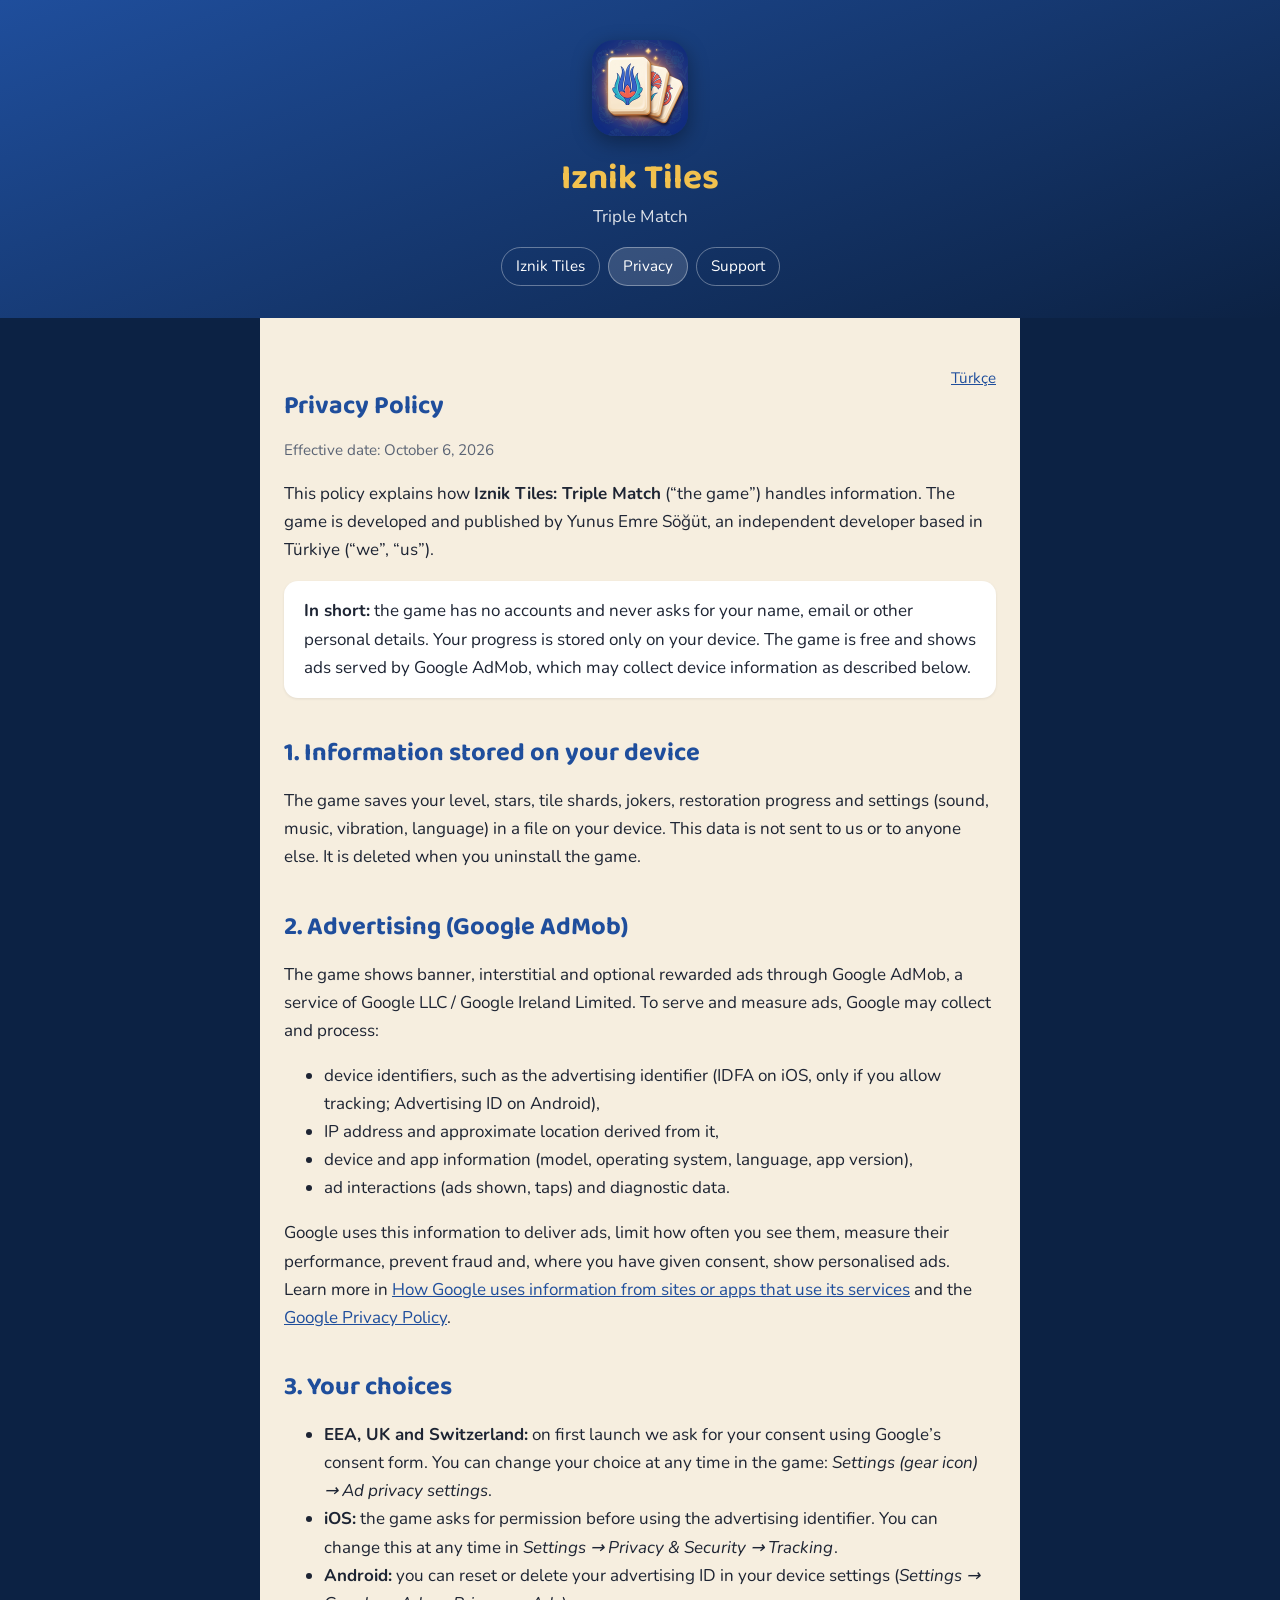
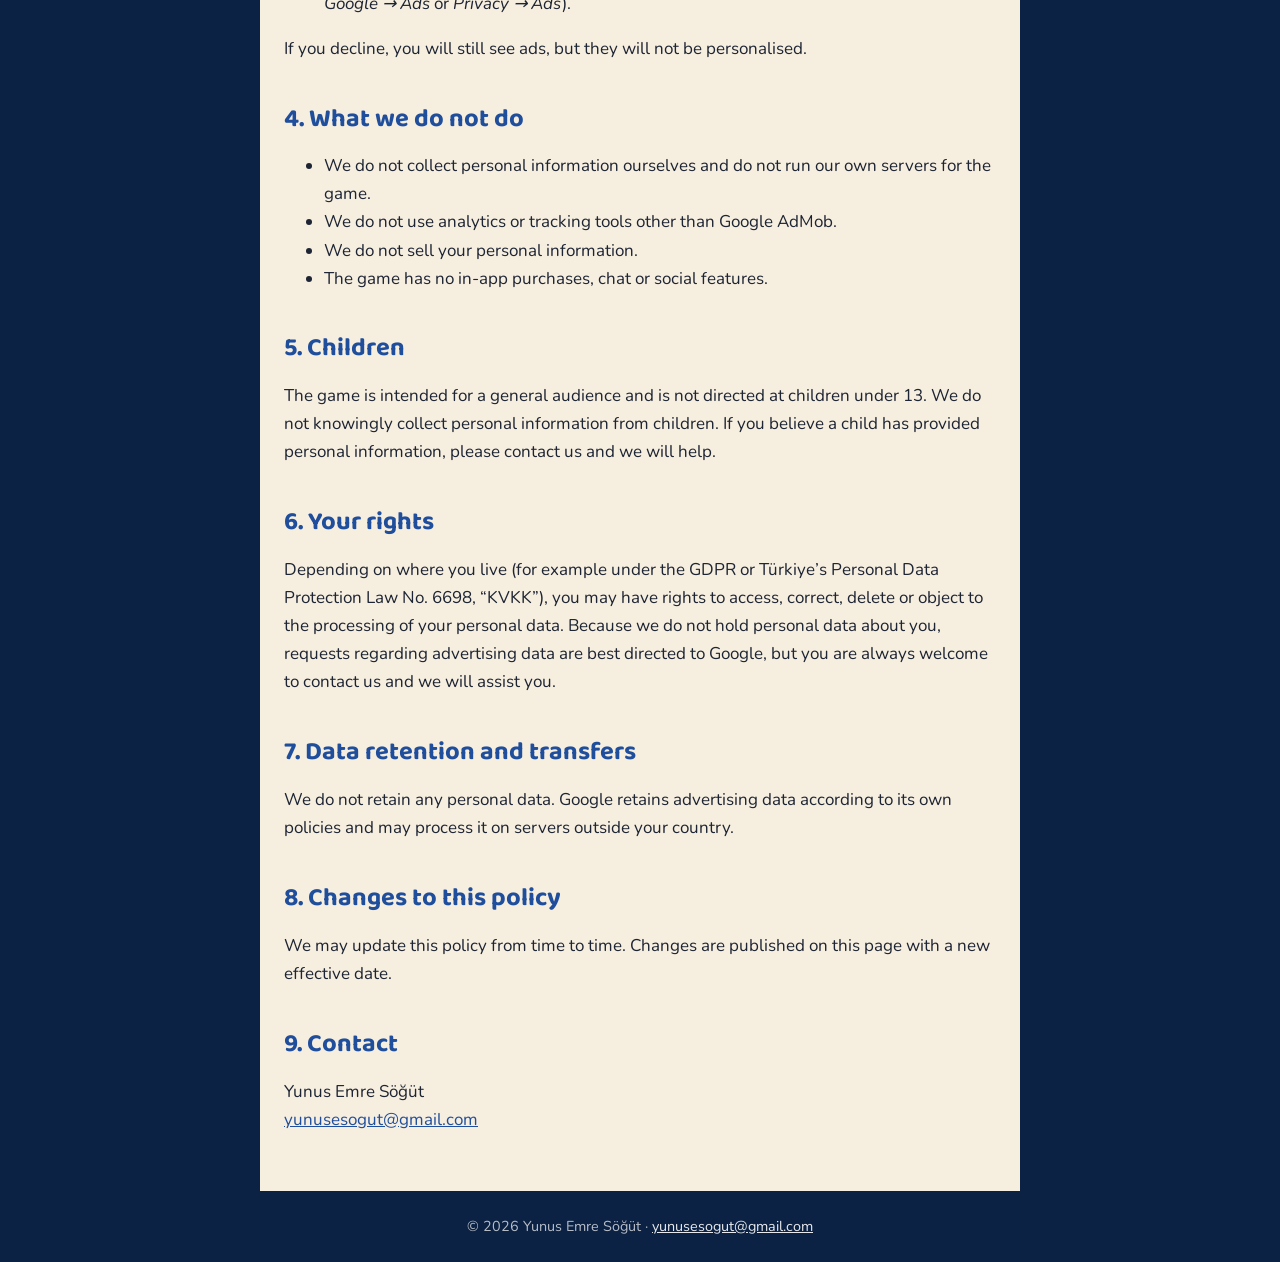
==== iznik-tiles/privacy/index.html @ da929e90 "Add Iznik Tiles site: landing, privacy policy, support (EN/TR) and app-ads.txt Co-Authored-By: Claud" ====
<!doctype html>
<html lang="en">
<head>
<meta charset="utf-8">
<meta name="viewport" content="width=device-width, initial-scale=1">
<title>Privacy Policy – Iznik Tiles: Triple Match</title>
<meta name="description" content="Privacy policy for Iznik Tiles: Triple Match.">
<link rel="icon" href="../../assets/iznik-tiles-icon.png">
<link rel="preconnect" href="https://fonts.googleapis.com"><link rel="preconnect" href="https://fonts.gstatic.com" crossorigin><link href="https://fonts.googleapis.com/css2?family=Baloo+2:wght@700;800&family=Nunito:wght@400;700&display=swap" rel="stylesheet">
<link rel="stylesheet" href="../../assets/style.css">
</head>
<body>
<header>
<img src="../../assets/iznik-tiles-icon.png" alt="Iznik Tiles" width="96" height="96">
<h1>Iznik Tiles</h1>
<p>Triple Match</p>
<nav><a href="../">Iznik Tiles</a><a href="../privacy/" aria-current="page">Privacy</a><a href="../support/">Support</a></nav>
</header>
<main>
<p class="lang"><a href="tr.html">Türkçe</a></p>
<h2>Privacy Policy</h2>
<p class="meta">Effective date: October 6, 2026</p>
<p>This policy explains how <strong>Iznik Tiles: Triple Match</strong> (“the game”) handles information. The game is developed and published by Yunus Emre Söğüt, an independent developer based in Türkiye (“we”, “us”).</p>

<div class="card">
<strong>In short:</strong> the game has no accounts and never asks for your name, email or other personal details. Your progress is stored only on your device. The game is free and shows ads served by Google AdMob, which may collect device information as described below.
</div>

<h2>1. Information stored on your device</h2>
<p>The game saves your level, stars, tile shards, jokers, restoration progress and settings (sound, music, vibration, language) in a file on your device. This data is not sent to us or to anyone else. It is deleted when you uninstall the game.</p>

<h2>2. Advertising (Google AdMob)</h2>
<p>The game shows banner, interstitial and optional rewarded ads through Google AdMob, a service of Google LLC / Google Ireland Limited. To serve and measure ads, Google may collect and process:</p>
<ul>
<li>device identifiers, such as the advertising identifier (IDFA on iOS, only if you allow tracking; Advertising ID on Android),</li>
<li>IP address and approximate location derived from it,</li>
<li>device and app information (model, operating system, language, app version),</li>
<li>ad interactions (ads shown, taps) and diagnostic data.</li>
</ul>
<p>Google uses this information to deliver ads, limit how often you see them, measure their performance, prevent fraud and, where you have given consent, show personalised ads. Learn more in <a href="https://policies.google.com/technologies/partner-sites">How Google uses information from sites or apps that use its services</a> and the <a href="https://policies.google.com/privacy">Google Privacy Policy</a>.</p>

<h2>3. Your choices</h2>
<ul>
<li><strong>EEA, UK and Switzerland:</strong> on first launch we ask for your consent using Google’s consent form. You can change your choice at any time in the game: <em>Settings (gear icon) → Ad privacy settings</em>.</li>
<li><strong>iOS:</strong> the game asks for permission before using the advertising identifier. You can change this at any time in <em>Settings → Privacy &amp; Security → Tracking</em>.</li>
<li><strong>Android:</strong> you can reset or delete your advertising ID in your device settings (<em>Settings → Google → Ads</em> or <em>Privacy → Ads</em>).</li>
</ul>
<p>If you decline, you will still see ads, but they will not be personalised.</p>

<h2>4. What we do not do</h2>
<ul>
<li>We do not collect personal information ourselves and do not run our own servers for the game.</li>
<li>We do not use analytics or tracking tools other than Google AdMob.</li>
<li>We do not sell your personal information.</li>
<li>The game has no in-app purchases, chat or social features.</li>
</ul>

<h2>5. Children</h2>
<p>The game is intended for a general audience and is not directed at children under 13. We do not knowingly collect personal information from children. If you believe a child has provided personal information, please contact us and we will help.</p>

<h2>6. Your rights</h2>
<p>Depending on where you live (for example under the GDPR or Türkiye’s Personal Data Protection Law No. 6698, “KVKK”), you may have rights to access, correct, delete or object to the processing of your personal data. Because we do not hold personal data about you, requests regarding advertising data are best directed to Google, but you are always welcome to contact us and we will assist you.</p>

<h2>7. Data retention and transfers</h2>
<p>We do not retain any personal data. Google retains advertising data according to its own policies and may process it on servers outside your country.</p>

<h2>8. Changes to this policy</h2>
<p>We may update this policy from time to time. Changes are published on this page with a new effective date.</p>

<h2>9. Contact</h2>
<p>Yunus Emre Söğüt<br><a href="mailto:yunusesogut@gmail.com">yunusesogut@gmail.com</a></p>
</main>
<footer>© 2026 Yunus Emre Söğüt · <a href="mailto:yunusesogut@gmail.com">yunusesogut@gmail.com</a></footer>
</body>
</html>
---- assets/style.css ----
:root {
  --cobalt: #1f4e9c;
  --navy: #0c2244;
  --cream: #f6eedf;
  --gold: #f2c14e;
  --coral: #e2604f;
  --turquoise: #1fa3a8;
  --text: #1d2433;
  --muted: #5b6475;
}
* { box-sizing: border-box; }
body {
  margin: 0;
  background: var(--navy);
  color: var(--text);
  font: 17px/1.65 "Nunito", system-ui, -apple-system, "Segoe UI", sans-serif;
}
a { color: var(--cobalt); }
header {
  background: linear-gradient(160deg, var(--cobalt), var(--navy));
  color: #fff;
  text-align: center;
  padding: 40px 16px 32px;
}
header img { width: 96px; height: 96px; border-radius: 22px; box-shadow: 0 6px 20px rgba(0,0,0,.35); }
header h1 { font-family: "Baloo 2", sans-serif; font-size: 2.2rem; margin: 12px 0 0; color: var(--gold); line-height: 1.2; }
header p { margin: 4px 0 0; opacity: .85; }
nav { margin-top: 16px; display: flex; gap: 8px; justify-content: center; flex-wrap: wrap; }
nav a { color: #fff; text-decoration: none; padding: 6px 14px; border: 1px solid rgba(255,255,255,.35); border-radius: 999px; font-size: .95rem; }
nav a:hover, nav a[aria-current] { background: rgba(255,255,255,.15); }
main {
  max-width: 760px;
  margin: 0 auto;
  background: var(--cream);
  padding: 32px 24px 40px;
  min-height: 60vh;
}
h2 { font-family: "Baloo 2", sans-serif; color: var(--cobalt); margin: 1.6em 0 .3em; line-height: 1.25; }
h2:first-child { margin-top: 0; }
h3 { margin: 1.2em 0 .2em; }
.meta { color: var(--muted); font-size: .95rem; }
.lang { float: right; font-size: .95rem; }
.card { background: #fff; border-radius: 14px; padding: 16px 20px; margin: 14px 0; box-shadow: 0 1px 3px rgba(0,0,0,.08); }
.button { display: inline-block; background: var(--cobalt); color: #fff; text-decoration: none; padding: 10px 22px; border-radius: 12px; font-weight: 700; }
table { border-collapse: collapse; width: 100%; margin: 10px 0; font-size: .95rem; }
th, td { text-align: left; padding: 8px 10px; border-bottom: 1px solid #e3dccd; vertical-align: top; }
footer { text-align: center; color: rgba(255,255,255,.7); padding: 24px 16px; font-size: .9rem; }
footer a { color: rgba(255,255,255,.9); }
@media (max-width: 560px) {
  main { padding: 24px 16px 32px; }
  header h1 { font-size: 1.8rem; }
  table, thead, tbody, tr, th, td { display: block; }
  th { border-bottom: none; padding-bottom: 0; }
}
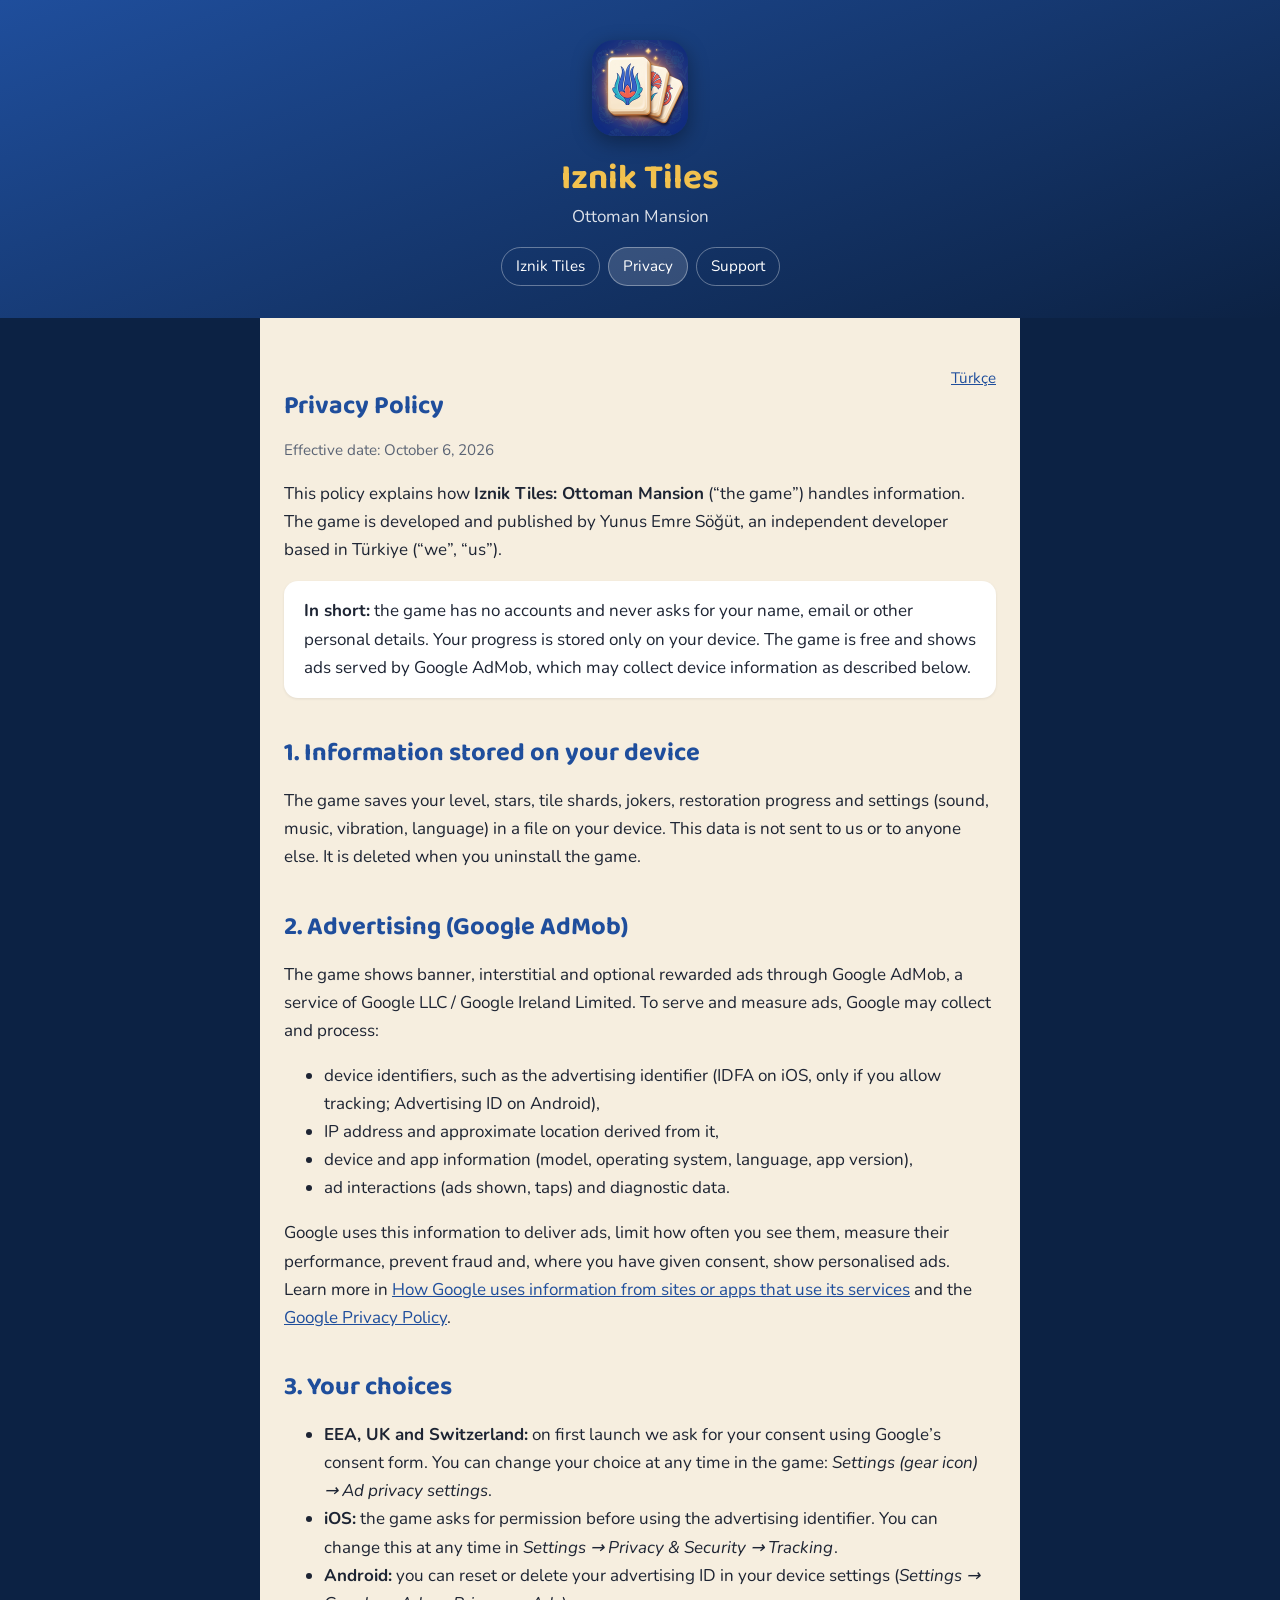
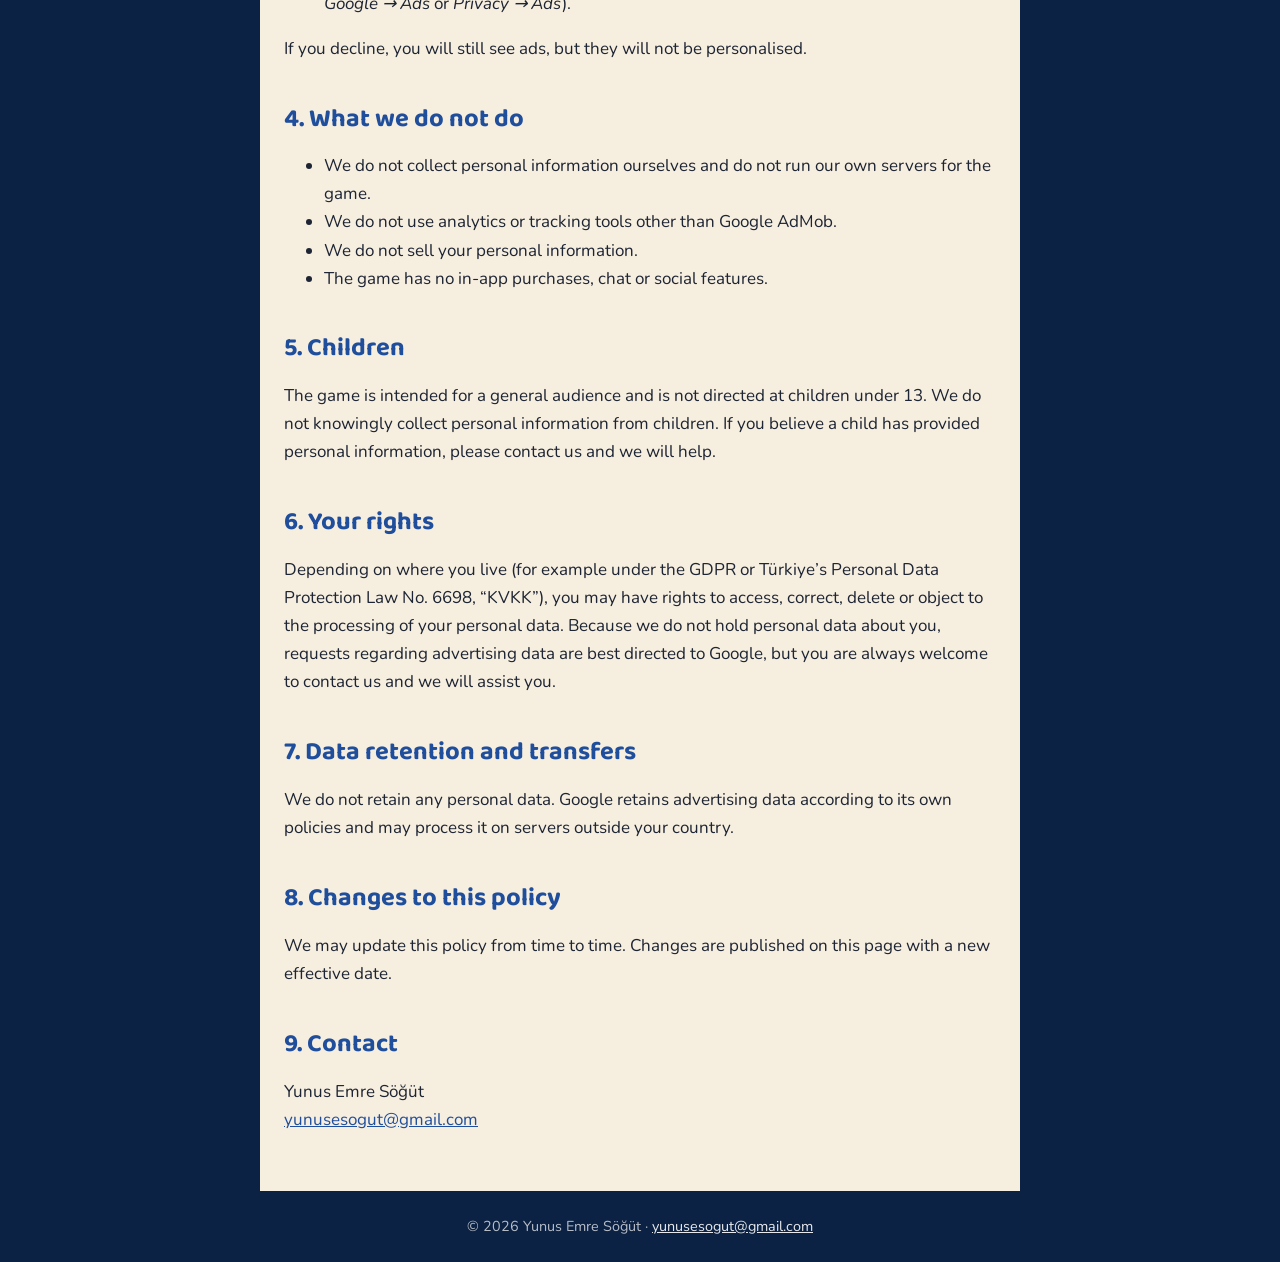
==== commit 414d0c01: "Rename Iznik Tiles to Ottoman Mansion and lead with the mansion Co-Authored-By: Claude Opus 5.5 <nor" ====
--- a/iznik-tiles/privacy/index.html
+++ b/iznik-tiles/privacy/index.html
@@ -3,8 +3,8 @@
 <head>
 <meta charset="utf-8">
 <meta name="viewport" content="width=device-width, initial-scale=1">
-<title>Privacy Policy – Iznik Tiles: Triple Match</title>
-<meta name="description" content="Privacy policy for Iznik Tiles: Triple Match.">
+<title>Privacy Policy – Iznik Tiles: Ottoman Mansion</title>
+<meta name="description" content="Privacy policy for Iznik Tiles: Ottoman Mansion.">
 <link rel="icon" href="../../assets/iznik-tiles-icon.png">
 <link rel="preconnect" href="https://fonts.googleapis.com"><link rel="preconnect" href="https://fonts.gstatic.com" crossorigin><link href="https://fonts.googleapis.com/css2?family=Baloo+2:wght@700;800&family=Nunito:wght@400;700&display=swap" rel="stylesheet">
 <link rel="stylesheet" href="../../assets/style.css">
@@ -13,14 +13,14 @@
 <header>
 <img src="../../assets/iznik-tiles-icon.png" alt="Iznik Tiles" width="96" height="96">
 <h1>Iznik Tiles</h1>
-<p>Triple Match</p>
+<p>Ottoman Mansion</p>
 <nav><a href="../">Iznik Tiles</a><a href="../privacy/" aria-current="page">Privacy</a><a href="../support/">Support</a></nav>
 </header>
 <main>
 <p class="lang"><a href="tr.html">Türkçe</a></p>
 <h2>Privacy Policy</h2>
 <p class="meta">Effective date: October 6, 2026</p>
-<p>This policy explains how <strong>Iznik Tiles: Triple Match</strong> (“the game”) handles information. The game is developed and published by Yunus Emre Söğüt, an independent developer based in Türkiye (“we”, “us”).</p>
+<p>This policy explains how <strong>Iznik Tiles: Ottoman Mansion</strong> (“the game”) handles information. The game is developed and published by Yunus Emre Söğüt, an independent developer based in Türkiye (“we”, “us”).</p>
 
 <div class="card">
 <strong>In short:</strong> the game has no accounts and never asks for your name, email or other personal details. Your progress is stored only on your device. The game is free and shows ads served by Google AdMob, which may collect device information as described below.
